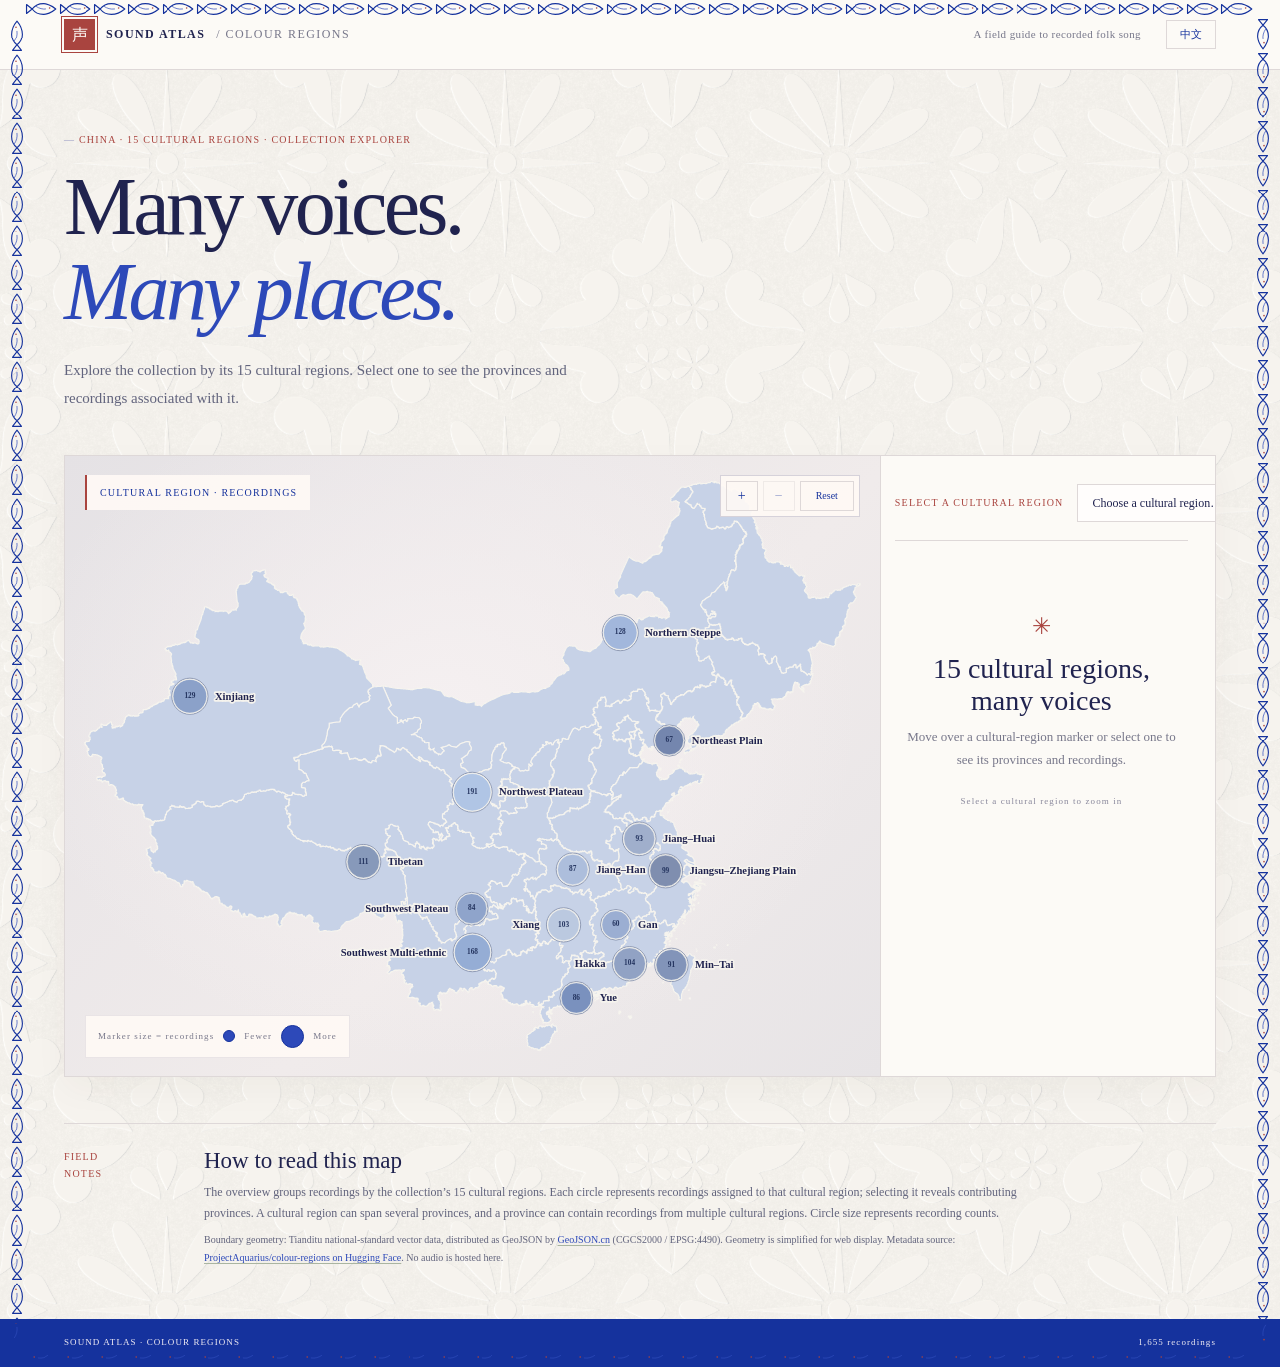
==== china-colour-regions-map-region-name-on-zoom/index.html @ 9f109e57 "Add interactive China map" ====
<!doctype html>
<html lang="en">
<head>
  <meta charset="utf-8"><meta name="viewport" content="width=device-width, initial-scale=1">
  <meta name="description" content="Explore recordings in the Colour Regions Chinese folk song collection by recorded province and cultural region.">
  <title>Sound Atlas · China’s Colour Regions</title>
  <link rel="stylesheet" href="style.css?v=20261114-02">
</head>
<body>
  <div class="paper-emboss" aria-hidden="true"></div>
  <header class="top"><a class="wordmark" href="#">SOUND ATLAS <span>/ COLOUR REGIONS</span></a><div class="topnote" data-i18n="topnote">A field guide to recorded folk song</div><button id="languageToggle" class="language-toggle" type="button" aria-label="Switch language">中文</button></header>
  <main>
    <section class="intro"><div class="eyebrow" data-i18n="eyebrow">CHINA · 15 CULTURAL REGIONS · COLLECTION EXPLORER</div><h1 data-i18n="headline">Many voices.<br><em>Many places.</em></h1><p data-i18n="intro">Explore the collection by its 15 cultural regions. Select one to see the provinces and recordings associated with it.</p></section>
    <section class="explorer" aria-label="Interactive map and recording details">
      <div class="map-wrap"><div id="map" role="application" aria-label="Map of China’s 15 cultural regions"></div><div class="map-label" data-i18n="mapLabel">CULTURAL REGION · RECORDINGS</div><div class="map-controls" role="group" aria-label="Map zoom controls"><button id="zoomIn" type="button" aria-label="Zoom in">+</button><button id="zoomOut" type="button" aria-label="Zoom out">−</button><button id="zoomReset" type="button">Reset</button></div><div class="legend"><span data-i18n="markerLegend">Marker size = recordings</span><i class="legend-dot small"></i><span data-i18n="few">Fewer</span><i class="legend-dot large"></i><span data-i18n="many">More</span></div></div>
      <aside class="panel" aria-live="polite"><div class="panel-head"><div class="eyebrow" data-i18n="selectProvince">SELECT A CULTURAL REGION</div><select id="provinceSelect" aria-label="Choose a cultural region"><option value="" data-i18n="choose">Choose a cultural region…</option></select></div><div id="details"><div class="empty"><span class="compass">✳</span><h2 data-i18n="start">15 cultural regions, many voices</h2><p data-i18n="startText">Move over a cultural-region marker or select one to see its provinces and recordings.</p><div class="hint" data-i18n="hint">Select a cultural region to zoom in</div></div></div></aside>
    </section>
    <section class="method"><div class="method-mark" data-i18n="fieldnotes">FIELD<br>NOTES</div><div><h2 data-i18n="howTo">How to read this map</h2><p data-i18n="method">The overview groups recordings by the collection’s 15 cultural regions. Each circle represents recordings assigned to that cultural region; selecting it reveals contributing provinces. A cultural region can span several provinces, and a province can contain recordings from multiple cultural regions. Circle size represents recording counts.</p><p class="source"><span data-i18n="boundarySource">Boundary geometry: Tianditu national-standard vector data, distributed as GeoJSON by</span> <a href="https://geojson.cn/data/atlas/tiandi" target="_blank" rel="noreferrer">GeoJSON.cn</a> (CGCS2000 / EPSG:4490). <span data-i18n="sourceEnd">Geometry is simplified for web display. Metadata source:</span> <a href="https://huggingface.co/datasets/ProjectAquarius/colour-regions" target="_blank" rel="noreferrer">ProjectAquarius/colour-regions on Hugging Face</a>. <span data-i18n="noAudio">No audio is hosted here.</span></p></div></section>
  </main>
  <footer><span>SOUND ATLAS · COLOUR REGIONS</span><span id="datasetNote">Loading collection…</span></footer>
  <script src="app.js?v=20261114-02"></script>
</body></html>
---- china-colour-regions-map-region-name-on-zoom/style.css ----
:root {
  --paper: #f6f4ee;
  --paper-light: #fcfaf6;
  --map-paper: #f4f2ec;
  --ink: #20234f;
  --muted: #77778a;
  --line: #ded8d8;
  --green: #2d49b9;
  --green-dark: #15329d;
  --celadon: #c5c8e2;
  --red: #a9443f;
  --gold: #9698c4;
}

* { box-sizing: border-box; }
html { scroll-behavior: smooth; }
body {
  position: relative;
  margin: 0;
  color: var(--ink);
  background: var(--paper);
  font-family: "Noto Sans SC", "PingFang SC", "Microsoft YaHei", "Segoe UI", sans-serif;
}
.paper-emboss {
  position: absolute;
  z-index: 0;
  inset: 0;
  pointer-events: none;
  background: url("emboss-pattern.png") 0 0 / 672px 800px repeat;
  opacity: 1;
}
.top, main, footer { position: relative; z-index: 1; }
body::before {
  content: "";
  position: absolute;
  z-index: 1000;
  inset: 0 25px;
  pointer-events: none;
  background-image:
    url("data:image/svg+xml,%3Csvg xmlns='http://www.w3.org/2000/svg' viewBox='0 0 34 18'%3E%3Cg fill='none' stroke='%2315329d' stroke-width='1.15' stroke-linecap='round' stroke-linejoin='round'%3E%3Cpath d='M7 9 1.5 4.5v9L7 9c5.3-7.2 15.7-7.2 24 0-8.3 7.2-18.7 7.2-24 0Z'/%3E%3Cpath d='M11 6.5c3 2 6 3 10 2.5' stroke='%232d49b9' stroke-width='.7'/%3E%3C/g%3E%3Ccircle cx='25' cy='8' r='.8' fill='%23a9443f'/%3E%3C/svg%3E"),
    url("data:image/svg+xml,%3Csvg xmlns='http://www.w3.org/2000/svg' viewBox='0 0 34 18'%3E%3Cg transform='translate(34 0) scale(-1 1)'%3E%3Cg fill='none' stroke='%2315329d' stroke-width='1.15' stroke-linecap='round' stroke-linejoin='round'%3E%3Cpath d='M7 9 1.5 4.5v9L7 9c5.3-7.2 15.7-7.2 24 0-8.3 7.2-18.7 7.2-24 0Z'/%3E%3Cpath d='M11 6.5c3 2 6 3 10 2.5' stroke='%232d49b9' stroke-width='.7'/%3E%3C/g%3E%3Ccircle cx='25' cy='8' r='.8' fill='%23a9443f'/%3E%3C/g%3E%3C/svg%3E");
  background-repeat: space no-repeat, space no-repeat;
  background-size: 34px 18px, 34px 18px;
  background-position: left top, right bottom;
}
body::after {
  content: "";
  position: absolute;
  z-index: 1000;
  inset: 18px 8px;
  pointer-events: none;
  background-image:
    url("data:image/svg+xml,%3Csvg xmlns='http://www.w3.org/2000/svg' viewBox='0 0 18 34'%3E%3Cg transform='translate(18 0) rotate(90)'%3E%3Cg fill='none' stroke='%2315329d' stroke-width='1.15' stroke-linecap='round' stroke-linejoin='round'%3E%3Cpath d='M7 9 1.5 4.5v9L7 9c5.3-7.2 15.7-7.2 24 0-8.3 7.2-18.7 7.2-24 0Z'/%3E%3Cpath d='M11 6.5c3 2 6 3 10 2.5' stroke='%232d49b9' stroke-width='.7'/%3E%3C/g%3E%3Ccircle cx='25' cy='8' r='.8' fill='%23a9443f'/%3E%3C/g%3E%3C/svg%3E"),
    url("data:image/svg+xml,%3Csvg xmlns='http://www.w3.org/2000/svg' viewBox='0 0 18 34'%3E%3Cg transform='translate(0 34) rotate(-90)'%3E%3Cg fill='none' stroke='%2315329d' stroke-width='1.15' stroke-linecap='round' stroke-linejoin='round'%3E%3Cpath d='M7 9 1.5 4.5v9L7 9c5.3-7.2 15.7-7.2 24 0-8.3 7.2-18.7 7.2-24 0Z'/%3E%3Cpath d='M11 6.5c3 2 6 3 10 2.5' stroke='%232d49b9' stroke-width='.7'/%3E%3C/g%3E%3Ccircle cx='25' cy='8' r='.8' fill='%23a9443f'/%3E%3C/g%3E%3C/svg%3E");
  background-repeat: no-repeat space, no-repeat space;
  background-size: 18px 34px, 18px 34px;
  background-position: right top, left bottom;
}
.top {
  min-height: 70px;
  padding: 0 5vw;
  display: flex;
  align-items: center;
  gap: 25px;
  border-bottom: 1px solid var(--line);
  background: var(--paper-light);
}
.wordmark {
  display: inline-flex;
  align-items: center;
  gap: 11px;
  color: var(--ink);
  text-decoration: none;
  font: 600 12px/1.3 "Georgia", "Songti SC", "SimSun", serif;
  letter-spacing: .12em;
}
.wordmark::before {
  content: "声";
  display: grid;
  place-items: center;
  width: 29px;
  height: 29px;
  color: var(--paper-light);
  background: var(--red);
  border: 1px solid var(--red);
  outline: 1px solid var(--red);
  outline-offset: 2px;
  font: 16px/1 "Songti SC", "SimSun", serif;
  letter-spacing: 0;
}
.wordmark span { color: var(--muted); font-weight: 400; }
.topnote {
  margin-left: auto;
  color: var(--muted);
  font: 11px/1.4 "Georgia", "Songti SC", "SimSun", serif;
  letter-spacing: .035em;
}
.language-toggle {
  padding: 8px 13px;
  color: var(--green-dark);
  background: transparent;
  border: 1px solid var(--line);
  font: 11px/1 "Georgia", "Songti SC", "SimSun", serif;
  cursor: pointer;
}
.language-toggle:hover { color: var(--paper-light); background: var(--green); border-color: var(--green); }

main { max-width: 1380px; margin: auto; padding: 62px 5vw 40px; }
.intro { max-width: 670px; margin: 0 0 42px; }
.eyebrow, .map-label, .legend, .hint, .method-mark, footer, .region-heading {
  font: 10px/1.5 "Georgia", "Songti SC", "SimSun", serif;
  letter-spacing: .12em;
}
.eyebrow { color: var(--red); }
.intro .eyebrow::before { content: "—  "; color: var(--gold); }
h1 {
  margin: 19px 0 15px;
  color: var(--ink);
  font: 500 clamp(48px, 7vw, 82px)/.99 "Georgia", "Songti SC", "STSong", "SimSun", serif;
  letter-spacing: -.045em;
}
.intro h1 em { color: var(--green); font: italic 500 1em/1.1 "Georgia", "Songti SC", "STSong", serif; }
.intro p {
  max-width: 520px;
  margin: 20px 0 0;
  color: #62647d;
  font: 15px/1.85 "Georgia", "Songti SC", "SimSun", serif;
}
.explorer {
  display: grid;
  grid-template-columns: minmax(0, 1.85fr) minmax(320px, .8fr);
  min-height: 620px;
  overflow: hidden;
  background: var(--paper-light);
  border: 1px solid var(--line);
  box-shadow: 0 12px 32px #4137230a;
}
.map-wrap {
  position: relative;
  min-height: 620px;
  aspect-ratio: 1000 / 760;
  overflow: hidden;
  background-color: var(--map-paper);
  background-image: radial-gradient(ellipse at 46% 42%, #f5f0f1 0, transparent 68%), linear-gradient(135deg, #e5e2e5, #f0ebeb 58%, #e7e4e6);
  border-right: 1px solid var(--line);
}
#map { position: absolute; inset: 0; }
.province-map { display: block; width: 100%; height: 100%; }
.province-map { touch-action: none; cursor: grab; }
.province-map.is-panning { cursor: grabbing; }
.province-shape { stroke-width: 1.15; vector-effect: non-scaling-stroke; }
.province-marker { cursor: pointer; outline: none; }
.region-marker { cursor: pointer; outline: none; }
.region-marker-halo { fill: #f6f4ee; stroke: #7d8aa7; stroke-width: .8; vector-effect: non-scaling-stroke; }
.region-marker-core { stroke: #f6f4ee; stroke-width: .65; vector-effect: non-scaling-stroke; }
.region-marker:hover .region-marker-halo, .region-marker:focus .region-marker-halo { stroke: #53678f; stroke-width: 1.6; }
.region-marker:hover .region-marker-core, .region-marker:focus .region-marker-core { filter: brightness(.96); }
.region-marker-leader { stroke: #7385aa; stroke-width: 1; stroke-dasharray: 2 3; opacity: .7; vector-effect: non-scaling-stroke; pointer-events: none; }
.region-name-label { fill: #20234f; stroke: #f6f4ee; stroke-width: 4px; paint-order: stroke; stroke-linejoin: round; font: 600 13px "Georgia", "Songti SC", "SimSun", serif; pointer-events: none; }
.marker-halo { fill: #f6f4ee; stroke: #7d8aa7; stroke-width: .7; vector-effect: non-scaling-stroke; }
.marker-core { stroke: #f6f4ee; stroke-width: .55; vector-effect: non-scaling-stroke; }
.marker-count { fill: #24345f; font: 600 9px "Georgia", serif; dominant-baseline: middle; text-anchor: middle; pointer-events: none; }
.province-marker:hover .marker-halo, .province-marker:focus .marker-halo, .province-marker.selected .marker-halo { stroke: #53678f; stroke-width: 1.6; }
.province-marker:hover .marker-core, .province-marker:focus .marker-core { filter: brightness(.96); }
.map-label {
  position: absolute;
  z-index: 2;
  top: 19px;
  left: 20px;
  max-width: calc(100% - 150px);
  padding: 10px 13px;
  color: var(--green-dark);
  background: #fffaf6e8;
  border-left: 2px solid var(--red);
}
.map-controls {
  position: absolute;
  z-index: 2;
  top: 19px;
  right: 20px;
  display: flex;
  gap: 5px;
  padding: 5px;
  background: #fffaf6e8;
  border: 1px solid #d6d2da;
}
.map-controls button {
  min-width: 32px;
  height: 30px;
  padding: 0 9px;
  color: var(--green-dark);
  background: transparent;
  border: 1px solid var(--line);
  font: 14px/1 "Georgia", "Songti SC", "SimSun", serif;
  cursor: pointer;
}
.map-controls button:hover, .map-controls button:focus-visible { color: var(--paper-light); background: var(--green-dark); outline: none; }
.map-controls button:disabled { opacity: .45; cursor: default; }
.map-controls #zoomReset { min-width: 54px; font-size: 10px; }
.legend {
  position: absolute;
  z-index: 2;
  bottom: 18px;
  left: 20px;
  display: flex;
  align-items: center;
  gap: 9px;
  padding: 9px 12px;
  color: var(--muted);
  background: #fffaf6e8;
  border: 1px solid #d6d2da80;
  font-size: 9px;
}
.legend i.legend-dot { display: inline-block; width: 12px; height: 12px; min-width: 12px; border: 1px solid var(--green-dark); border-radius: 50%; background: var(--green); }
.legend i.legend-dot.large { width: 23px; height: 23px; min-width: 23px; }
.panel { max-height: 720px; padding: 28px 27px; overflow: auto; background: var(--paper-light); }
.panel.tag-explorer-open .panel-head { display: none; }
.panel-head { display: flex; align-items: center; justify-content: space-between; gap: 13px; padding-bottom: 18px; border-bottom: 1px solid var(--line); }
.panel-head .eyebrow { color: var(--red); white-space: nowrap; }
select {
  max-width: 185px;
  padding: 10px 28px 10px 11px;
  color: var(--ink);
  background: #fffdfc;
  border: 1px solid var(--line);
  border-radius: 0;
  font: 12px "Georgia", "Songti SC", "SimSun", serif;
}
.empty { padding: 72px 6px; text-align: center; }
.compass { color: var(--red); font-size: 23px; }
.empty h2 { margin: 13px 0 8px; font: 500 28px "Georgia", "Songti SC", "SimSun", serif; }
.empty p { max-width: 275px; margin: 0 auto 23px; color: var(--muted); font: 13px/1.8 "Georgia", "Songti SC", "SimSun", serif; }
.hint { color: #88879b; font-size: 9px; }
.province-title { margin: 24px 0 3px; color: var(--ink); font: 500 36px/1.15 "Georgia", "Songti SC", "STSong", "SimSun", serif; }
.province-count { color: var(--muted); font: 12px/1.6 "Georgia", "Songti SC", "SimSun", serif; }
.region-provinces { display: flex; flex-direction: column; border-top: 1px solid var(--line); }
.region-province { display: flex; align-items: center; justify-content: space-between; gap: 12px; width: 100%; padding: 12px 2px; color: var(--ink); background: transparent; border: 0; border-bottom: 1px solid var(--line); text-align: left; cursor: pointer; font: 13px/1.4 "Georgia", "Songti SC", "SimSun", serif; }
.region-province b { color: var(--green-dark); font: 600 12px/1 "Georgia", serif; }
.region-province:hover, .region-province:focus-visible { color: var(--red); background: #fffaf6; outline: none; }
.region-heading { display: flex; align-items: center; gap: 9px; margin: 25px 0 11px; color: var(--red); font-size: 9px; }
.region-heading::after { content: ""; width: 26px; height: 1px; background: var(--gold); }
.tag-cloud { display: grid; grid-template-columns: repeat(2, minmax(0, 1fr)); gap: 8px; margin: 0 0 20px; }
.tag {
  position: relative;
  display: flex;
  min-width: 0;
  max-width: 100%;
  min-height: 62px;
  flex-direction: column;
  align-items: flex-start;
  gap: 5px;
  padding: 10px 31px 10px 12px;
  color: var(--ink);
  font: inherit;
  text-align: left;
  cursor: pointer;
  appearance: none;
  background: #e8e9f3;
  border: 1px solid #d8d9e9;
  border-left: 3px solid var(--green);
}
.tag:hover, .tag:focus-visible { outline: 1px solid #8291b0; outline-offset: 1px; box-shadow: 0 3px 10px #20234f12; }
.tag small { color: #77786e; font: 8px/1.3 "Georgia", "Songti SC", "SimSun", serif; letter-spacing: .1em; text-transform: uppercase; }
.tag-value { overflow-wrap: anywhere; font: 12px/1.45 "Georgia", "Songti SC", "SimSun", serif; }
.tag b { position: absolute; top: 10px; right: 9px; color: var(--muted); font: 9px "Georgia", serif; }
.tag-region { background: #e8e9f3; border-color: #d8d9e9; border-left-color: var(--green); }
.tag-genre { background: #f2e9ed; border-color: #e7d9df; border-left-color: var(--red); }
.tag-ethnicity { background: #e9e8f2; border-color: #d9d8e8; border-left-color: var(--gold); }
.tag-performance { background: #e4ebf2; border-color: #d4dee9; border-left-color: #53689c; }
.tag-place { background: #f2ece8; border-color: #e7dcd5; border-left-color: #7d83b5; }
.tag-back { margin: 0 0 18px; padding: 0; color: var(--green-dark); background: transparent; border: 0; font: 11px/1.5 "Georgia", "Songti SC", "SimSun", serif; cursor: pointer; }
.tag-back:hover, .tag-back:focus-visible { color: var(--red); text-decoration: underline; outline: none; }
.tag-explorer-label { margin-top: 2px; }
.tag-scope-note { margin: -4px 0 12px; color: var(--muted); font: 12px/1.55 "Georgia", "Songti SC", "SimSun", serif; }
.tag-explorer-title { margin-top: 6px; font-size: 30px; overflow-wrap: anywhere; }
.tag-source-hint { margin: 10px 0 0; color: var(--muted); font: 11px/1.6 "Georgia", "Songti SC", "SimSun", serif; }
.tag-result-group { margin-top: 16px; }
.tag-result-heading { display: flex; align-items: baseline; justify-content: space-between; gap: 12px; padding: 10px 0 7px; border-top: 1px solid var(--line); }
.tag-result-heading h3 { margin: 0; color: var(--ink); font: 500 17px/1.35 "Georgia", "Songti SC", "SimSun", serif; }
.tag-result-heading span { color: var(--muted); white-space: nowrap; font: 10px/1.4 "Georgia", "Songti SC", "SimSun", serif; }
.tag-results .song { padding: 10px 0; }
.translation-note { margin: -3px 0 12px; color: var(--muted); font: 10px/1.6 "Georgia", "Songti SC", "SimSun", serif; }
.song-list { display: flex; flex-direction: column; gap: 0; }
.song { padding: 13px 0; border-top: 1px solid var(--line); }
.song a { color: var(--ink); font: 600 12px/1.55 "Georgia", "Songti SC", "SimSun", serif; text-decoration: none; }
.song a:hover { color: var(--red); text-decoration: underline; }
.song-meta { margin-top: 4px; color: var(--muted); font: 10px/1.6 "Georgia", "Songti SC", "SimSun", serif; }
.method { display: grid; grid-template-columns: 120px 1fr; gap: 20px; margin-top: 46px; padding: 24px 0 6px; border-top: 1px solid var(--line); }
.method-mark { color: var(--red); line-height: 1.7; }
.method h2 { margin: 0 0 8px; font: 500 23px "Georgia", "Songti SC", "SimSun", serif; }
.method p { max-width: 840px; margin: 6px 0; color: #62647d; font: 12px/1.8 "Georgia", "Songti SC", "SimSun", serif; }
.source { font-size: 10px !important; }
.source a { color: var(--green); text-decoration-color: #aab5a1; text-underline-offset: 2px; }
footer {
  display: flex;
  justify-content: space-between;
  gap: 16px;
  padding: 17px 5vw;
  color: #f2edf4;
  background: var(--green-dark);
  font-size: 9px;
}

@media (max-width: 850px) {
  main { padding-top: 42px; }
  .explorer { grid-template-columns: 1fr; }
  .map-wrap { min-height: 500px; border-right: 0; border-bottom: 1px solid var(--line); }
  .panel { max-height: none; min-height: 350px; }
}
@media (max-width: 520px) {
  body::before { inset: 5px; }
  .top { min-height: 62px; gap: 12px; padding: 0 16px; }
  .wordmark { font-size: 10px; }
  .wordmark::before { width: 25px; height: 25px; }
  .topnote { display: none; }
  main { padding: 36px 14px; }
  .intro { margin-bottom: 30px; }
  .intro p { font-size: 14px; }
  .map-wrap { min-height: 410px; }
  .map-label { top: 10px; left: 9px; padding: 8px; font-size: 8px; }
  .map-controls { top: 52px; right: 9px; gap: 3px; padding: 3px; }
  .map-controls button { min-width: 27px; height: 27px; padding: 0 6px; }
  .map-controls #zoomReset { min-width: 44px; font-size: 9px; }
  .legend { left: 8px; bottom: 8px; gap: 6px; padding: 7px; font-size: 8px; }
  .legend i.legend-dot { width: 9px; height: 9px; min-width: 9px; }
  .legend i.legend-dot.large { width: 17px; height: 17px; min-width: 17px; }
  .panel { padding: 20px 16px; }
  .panel-head { gap: 8px; }
  .panel-head .eyebrow { font-size: 8px; }
  select { max-width: 160px; }
  .tag-cloud { grid-template-columns: repeat(2, minmax(0, 1fr)); gap: 6px; }
  .tag { min-height: 58px; padding: 8px 24px 8px 9px; }
  .tag b { top: 8px; right: 7px; }
  .method { grid-template-columns: 65px 1fr; gap: 12px; }
  footer { flex-direction: column; padding: 14px; }
}
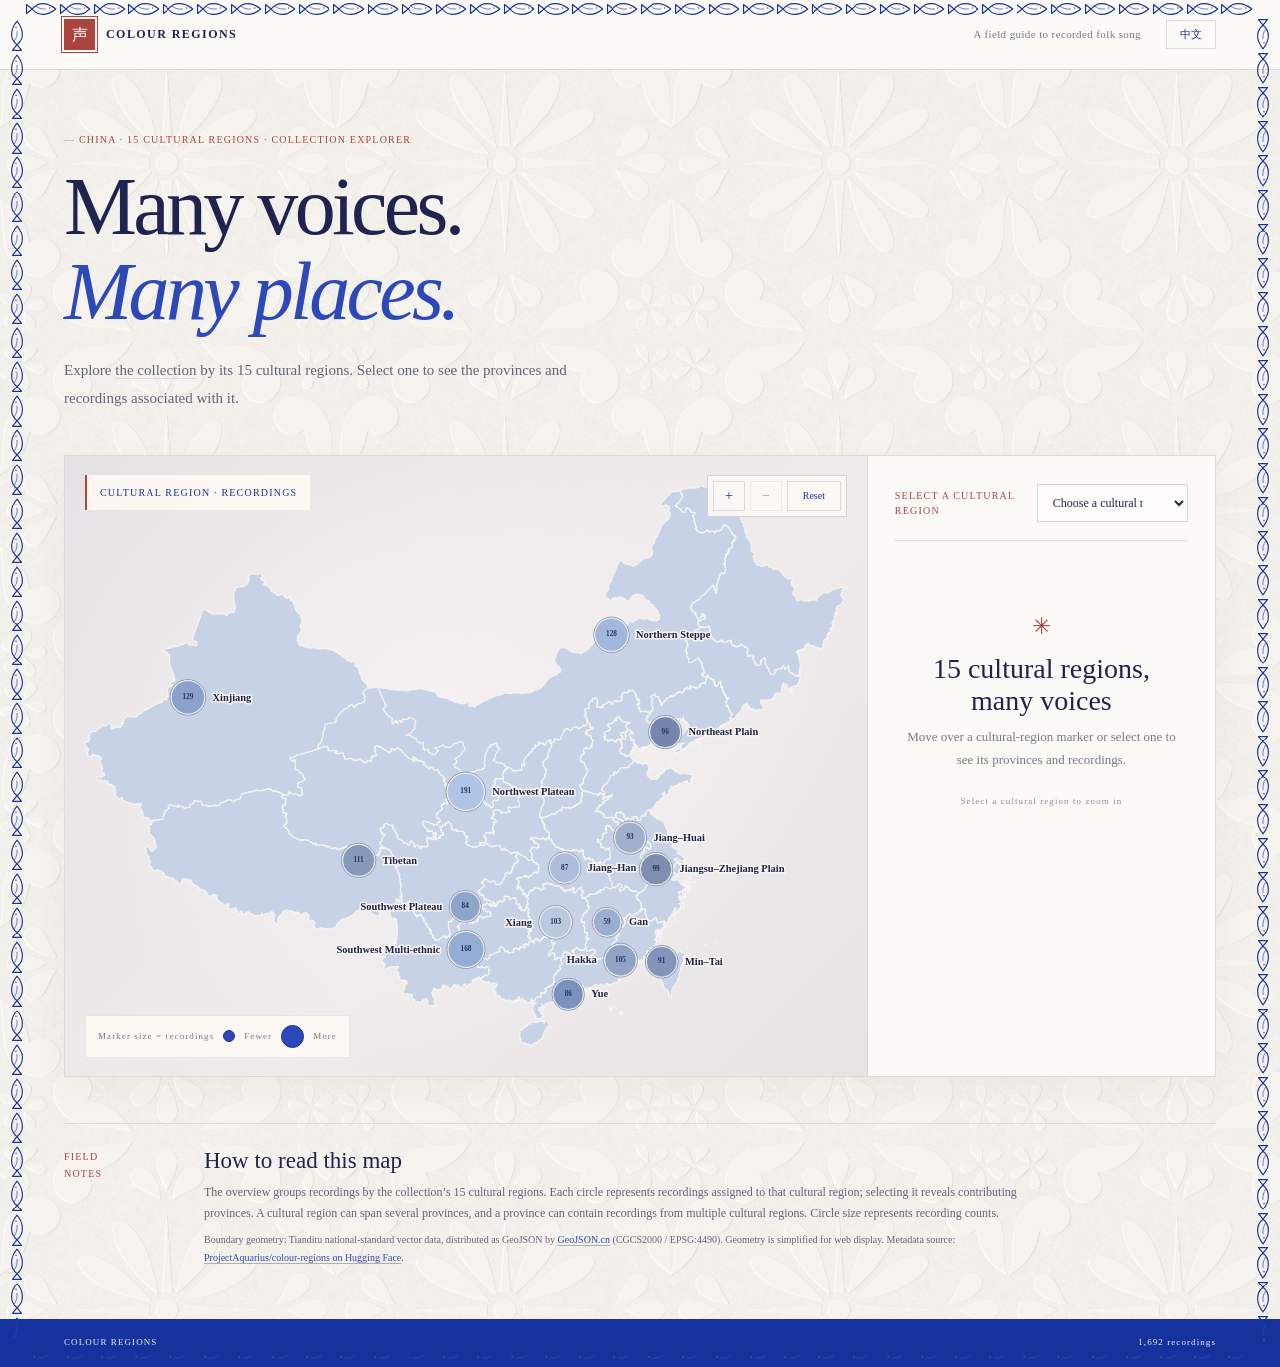
==== commit 1f8a16a1: "Fix map/panel layout; link HF dataset; drop Sound Atlas and no-audio text - Map width no longer forc" ====
--- a/china-colour-regions-map-region-name-on-zoom/index.html
+++ b/china-colour-regions-map-region-name-on-zoom/index.html
@@ -3,20 +3,20 @@
 <head>
   <meta charset="utf-8"><meta name="viewport" content="width=device-width, initial-scale=1">
   <meta name="description" content="Explore recordings in the Colour Regions Chinese folk song collection by recorded province and cultural region.">
-  <title>Sound Atlas · China’s Colour Regions</title>
-  <link rel="stylesheet" href="style.css?v=20261114-02">
+  <title>China’s Colour Regions</title>
+  <link rel="stylesheet" href="style.css?v=20261118-02">
 </head>
 <body>
   <div class="paper-emboss" aria-hidden="true"></div>
-  <header class="top"><a class="wordmark" href="#">SOUND ATLAS <span>/ COLOUR REGIONS</span></a><div class="topnote" data-i18n="topnote">A field guide to recorded folk song</div><button id="languageToggle" class="language-toggle" type="button" aria-label="Switch language">中文</button></header>
+  <header class="top"><a class="wordmark" href="#">COLOUR REGIONS</a><div class="topnote" data-i18n="topnote">A field guide to recorded folk song</div><button id="languageToggle" class="language-toggle" type="button" aria-label="Switch language">中文</button></header>
   <main>
-    <section class="intro"><div class="eyebrow" data-i18n="eyebrow">CHINA · 15 CULTURAL REGIONS · COLLECTION EXPLORER</div><h1 data-i18n="headline">Many voices.<br><em>Many places.</em></h1><p data-i18n="intro">Explore the collection by its 15 cultural regions. Select one to see the provinces and recordings associated with it.</p></section>
+    <section class="intro"><div class="eyebrow" data-i18n="eyebrow">CHINA · 15 CULTURAL REGIONS · COLLECTION EXPLORER</div><h1 data-i18n="headline">Many voices.<br><em>Many places.</em></h1><p data-i18n="intro">Explore <a href="https://huggingface.co/datasets/ProjectAquarius/colour-regions" target="_blank" rel="noreferrer">the collection</a> by its 15 cultural regions. Select one to see the provinces and recordings associated with it.</p></section>
     <section class="explorer" aria-label="Interactive map and recording details">
       <div class="map-wrap"><div id="map" role="application" aria-label="Map of China’s 15 cultural regions"></div><div class="map-label" data-i18n="mapLabel">CULTURAL REGION · RECORDINGS</div><div class="map-controls" role="group" aria-label="Map zoom controls"><button id="zoomIn" type="button" aria-label="Zoom in">+</button><button id="zoomOut" type="button" aria-label="Zoom out">−</button><button id="zoomReset" type="button">Reset</button></div><div class="legend"><span data-i18n="markerLegend">Marker size = recordings</span><i class="legend-dot small"></i><span data-i18n="few">Fewer</span><i class="legend-dot large"></i><span data-i18n="many">More</span></div></div>
       <aside class="panel" aria-live="polite"><div class="panel-head"><div class="eyebrow" data-i18n="selectProvince">SELECT A CULTURAL REGION</div><select id="provinceSelect" aria-label="Choose a cultural region"><option value="" data-i18n="choose">Choose a cultural region…</option></select></div><div id="details"><div class="empty"><span class="compass">✳</span><h2 data-i18n="start">15 cultural regions, many voices</h2><p data-i18n="startText">Move over a cultural-region marker or select one to see its provinces and recordings.</p><div class="hint" data-i18n="hint">Select a cultural region to zoom in</div></div></div></aside>
     </section>
-    <section class="method"><div class="method-mark" data-i18n="fieldnotes">FIELD<br>NOTES</div><div><h2 data-i18n="howTo">How to read this map</h2><p data-i18n="method">The overview groups recordings by the collection’s 15 cultural regions. Each circle represents recordings assigned to that cultural region; selecting it reveals contributing provinces. A cultural region can span several provinces, and a province can contain recordings from multiple cultural regions. Circle size represents recording counts.</p><p class="source"><span data-i18n="boundarySource">Boundary geometry: Tianditu national-standard vector data, distributed as GeoJSON by</span> <a href="https://geojson.cn/data/atlas/tiandi" target="_blank" rel="noreferrer">GeoJSON.cn</a> (CGCS2000 / EPSG:4490). <span data-i18n="sourceEnd">Geometry is simplified for web display. Metadata source:</span> <a href="https://huggingface.co/datasets/ProjectAquarius/colour-regions" target="_blank" rel="noreferrer">ProjectAquarius/colour-regions on Hugging Face</a>. <span data-i18n="noAudio">No audio is hosted here.</span></p></div></section>
+    <section class="method"><div class="method-mark" data-i18n="fieldnotes">FIELD<br>NOTES</div><div><h2 data-i18n="howTo">How to read this map</h2><p data-i18n="method">The overview groups recordings by the collection’s 15 cultural regions. Each circle represents recordings assigned to that cultural region; selecting it reveals contributing provinces. A cultural region can span several provinces, and a province can contain recordings from multiple cultural regions. Circle size represents recording counts.</p><p class="source"><span data-i18n="boundarySource">Boundary geometry: Tianditu national-standard vector data, distributed as GeoJSON by</span> <a href="https://geojson.cn/data/atlas/tiandi" target="_blank" rel="noreferrer">GeoJSON.cn</a> (CGCS2000 / EPSG:4490). <span data-i18n="sourceEnd">Geometry is simplified for web display. Metadata source:</span> <a href="https://huggingface.co/datasets/ProjectAquarius/colour-regions" target="_blank" rel="noreferrer">ProjectAquarius/colour-regions on Hugging Face</a>.</p></div></section>
   </main>
-  <footer><span>SOUND ATLAS · COLOUR REGIONS</span><span id="datasetNote">Loading collection…</span></footer>
-  <script src="app.js?v=20261114-02"></script>
+  <footer><span>COLOUR REGIONS</span><span id="datasetNote">Loading collection…</span></footer>
+  <script src="app.js?v=20261118-02"></script>
 </body></html>
--- a/china-colour-regions-map-region-name-on-zoom/style.css
+++ b/china-colour-regions-map-region-name-on-zoom/style.css
@@ -107,6 +107,8 @@
 
 main { max-width: 1380px; margin: auto; padding: 62px 5vw 40px; }
 .intro { max-width: 670px; margin: 0 0 42px; }
+.intro p a { color: inherit; text-decoration: underline; text-decoration-color: var(--line); text-underline-offset: 3px; }
+.intro p a:hover { text-decoration-color: currentColor; }
 .eyebrow, .map-label, .legend, .hint, .method-mark, footer, .region-heading {
   font: 10px/1.5 "Georgia", "Songti SC", "SimSun", serif;
   letter-spacing: .12em;
@@ -138,7 +140,8 @@
 .map-wrap {
   position: relative;
   min-height: 620px;
-  aspect-ratio: 1000 / 760;
+  min-width: 0;
+  height: clamp(620px, 48vw, 720px);
   overflow: hidden;
   background-color: var(--map-paper);
   background-image: radial-gradient(ellipse at 46% 42%, #f5f0f1 0, transparent 68%), linear-gradient(135deg, #e5e2e5, #f0ebeb 58%, #e7e4e6);
@@ -213,10 +216,12 @@
 }
 .legend i.legend-dot { display: inline-block; width: 12px; height: 12px; min-width: 12px; border: 1px solid var(--green-dark); border-radius: 50%; background: var(--green); }
 .legend i.legend-dot.large { width: 23px; height: 23px; min-width: 23px; }
-.panel { max-height: 720px; padding: 28px 27px; overflow: auto; background: var(--paper-light); }
+/* The map sets the row height; the panel fills that height and scrolls inside it. */
+.panel { min-width: 0; height: 0; min-height: 100%; padding: 28px 27px; overflow-x: hidden; overflow-y: auto; background: var(--paper-light); }
 .panel.tag-explorer-open .panel-head { display: none; }
 .panel-head { display: flex; align-items: center; justify-content: space-between; gap: 13px; padding-bottom: 18px; border-bottom: 1px solid var(--line); }
-.panel-head .eyebrow { color: var(--red); white-space: nowrap; }
+.panel-head .eyebrow { min-width: 0; color: var(--red); line-height: 1.5; }
+.panel-head select { flex: 0 1 185px; min-width: 0; }
 select {
   max-width: 185px;
   padding: 10px 28px 10px 11px;
@@ -304,8 +309,8 @@
 @media (max-width: 850px) {
   main { padding-top: 42px; }
   .explorer { grid-template-columns: 1fr; }
-  .map-wrap { min-height: 500px; border-right: 0; border-bottom: 1px solid var(--line); }
-  .panel { max-height: none; min-height: 350px; }
+  .map-wrap { height: auto; min-height: 500px; border-right: 0; border-bottom: 1px solid var(--line); }
+  .panel { height: auto; max-height: none; min-height: 350px; }
 }
 @media (max-width: 520px) {
   body::before { inset: 5px; }
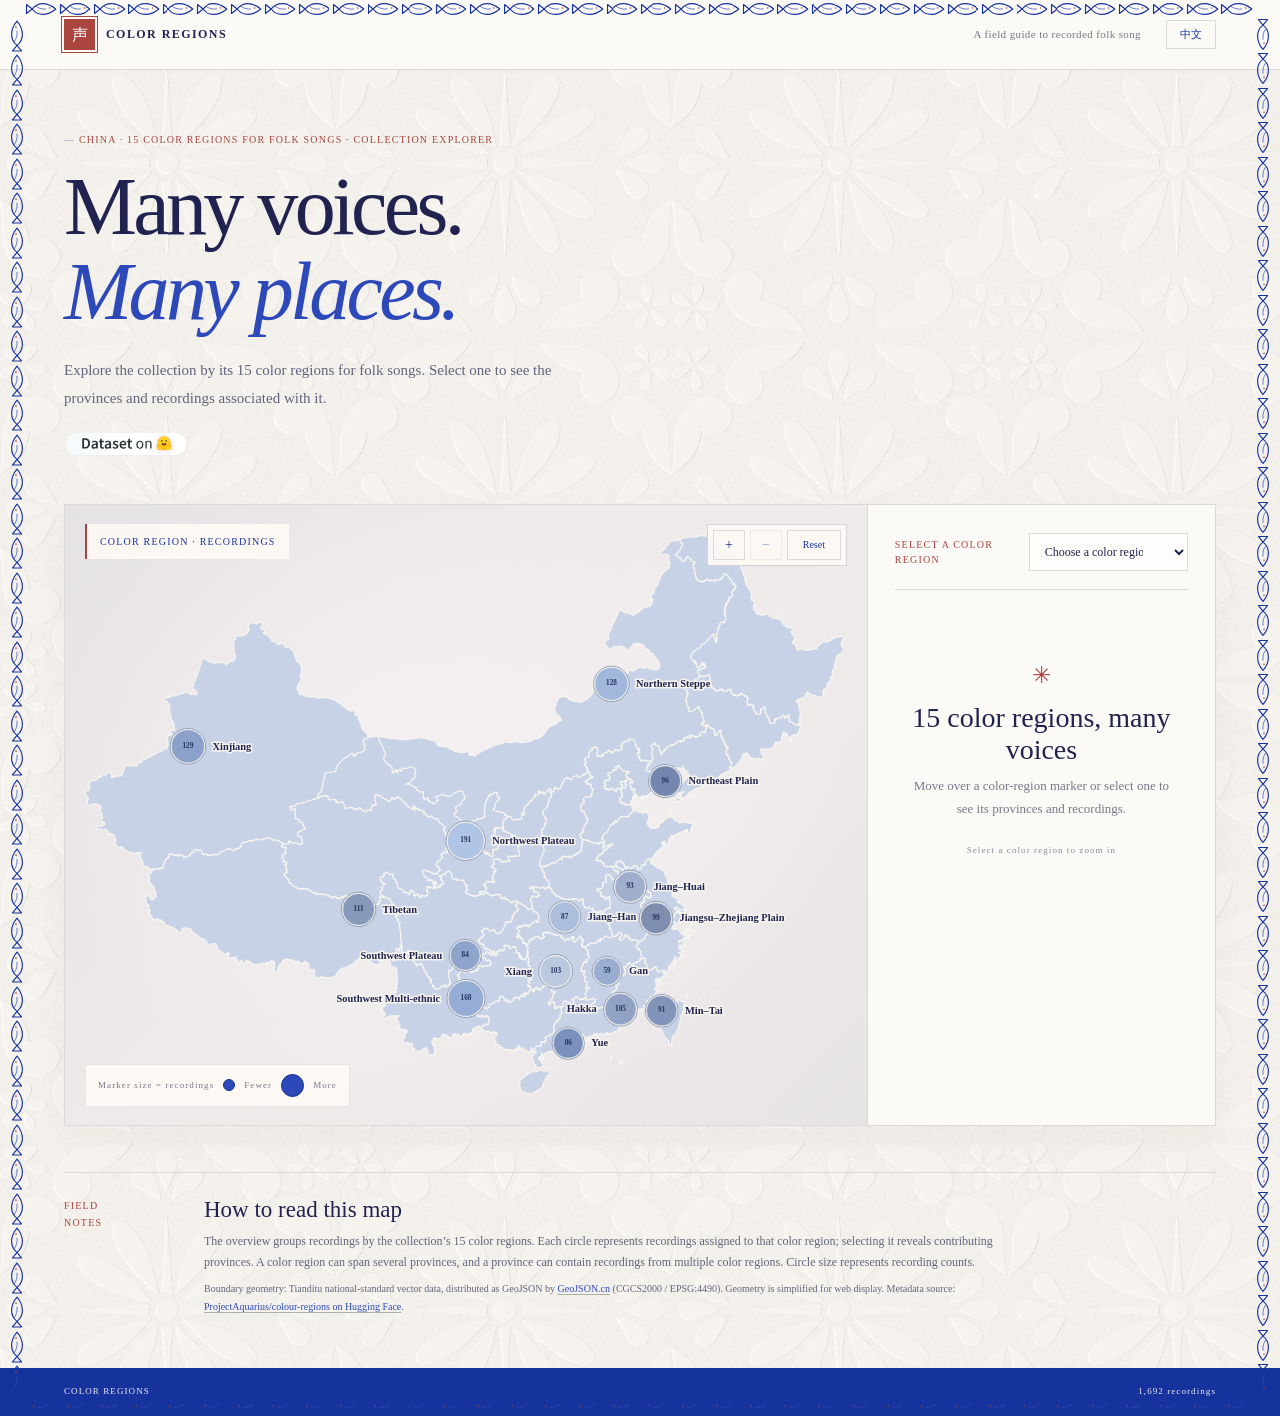
==== commit e99d1c41: "Use HF dataset badge; rename cultural regions to color regions - Replace the inline subtitle link wi" ====
--- a/china-colour-regions-map-region-name-on-zoom/index.html
+++ b/china-colour-regions-map-region-name-on-zoom/index.html
@@ -2,21 +2,21 @@
 <html lang="en">
 <head>
   <meta charset="utf-8"><meta name="viewport" content="width=device-width, initial-scale=1">
-  <meta name="description" content="Explore recordings in the Colour Regions Chinese folk song collection by recorded province and cultural region.">
-  <title>China’s Colour Regions</title>
-  <link rel="stylesheet" href="style.css?v=20261118-02">
+  <meta name="description" content="Explore recordings in the Color Regions Chinese folk song collection by recorded province and color region.">
+  <title>China’s Color Regions</title>
+  <link rel="stylesheet" href="style.css?v=20261118-04">
 </head>
 <body>
   <div class="paper-emboss" aria-hidden="true"></div>
-  <header class="top"><a class="wordmark" href="#">COLOUR REGIONS</a><div class="topnote" data-i18n="topnote">A field guide to recorded folk song</div><button id="languageToggle" class="language-toggle" type="button" aria-label="Switch language">中文</button></header>
+  <header class="top"><a class="wordmark" href="#">COLOR REGIONS</a><div class="topnote" data-i18n="topnote">A field guide to recorded folk song</div><button id="languageToggle" class="language-toggle" type="button" aria-label="Switch language">中文</button></header>
   <main>
-    <section class="intro"><div class="eyebrow" data-i18n="eyebrow">CHINA · 15 CULTURAL REGIONS · COLLECTION EXPLORER</div><h1 data-i18n="headline">Many voices.<br><em>Many places.</em></h1><p data-i18n="intro">Explore <a href="https://huggingface.co/datasets/ProjectAquarius/colour-regions" target="_blank" rel="noreferrer">the collection</a> by its 15 cultural regions. Select one to see the provinces and recordings associated with it.</p></section>
+    <section class="intro"><div class="eyebrow" data-i18n="eyebrow">CHINA · 15 COLOR REGIONS FOR FOLK SONGS · COLLECTION EXPLORER</div><h1 data-i18n="headline">Many voices.<br><em>Many places.</em></h1><p data-i18n="intro">Explore the collection by its 15 color regions for folk songs. Select one to see the provinces and recordings associated with it.</p><a class="hf-badge" href="https://huggingface.co/datasets/ProjectAquarius/colour-regions" target="_blank" rel="noreferrer"><img src="hf-dataset-badge.svg" width="124" height="27" alt="Dataset on Hugging Face"></a></section>
     <section class="explorer" aria-label="Interactive map and recording details">
-      <div class="map-wrap"><div id="map" role="application" aria-label="Map of China’s 15 cultural regions"></div><div class="map-label" data-i18n="mapLabel">CULTURAL REGION · RECORDINGS</div><div class="map-controls" role="group" aria-label="Map zoom controls"><button id="zoomIn" type="button" aria-label="Zoom in">+</button><button id="zoomOut" type="button" aria-label="Zoom out">−</button><button id="zoomReset" type="button">Reset</button></div><div class="legend"><span data-i18n="markerLegend">Marker size = recordings</span><i class="legend-dot small"></i><span data-i18n="few">Fewer</span><i class="legend-dot large"></i><span data-i18n="many">More</span></div></div>
-      <aside class="panel" aria-live="polite"><div class="panel-head"><div class="eyebrow" data-i18n="selectProvince">SELECT A CULTURAL REGION</div><select id="provinceSelect" aria-label="Choose a cultural region"><option value="" data-i18n="choose">Choose a cultural region…</option></select></div><div id="details"><div class="empty"><span class="compass">✳</span><h2 data-i18n="start">15 cultural regions, many voices</h2><p data-i18n="startText">Move over a cultural-region marker or select one to see its provinces and recordings.</p><div class="hint" data-i18n="hint">Select a cultural region to zoom in</div></div></div></aside>
+      <div class="map-wrap"><div id="map" role="application" aria-label="Map of China’s 15 color regions"></div><div class="map-label" data-i18n="mapLabel">COLOR REGION · RECORDINGS</div><div class="map-controls" role="group" aria-label="Map zoom controls"><button id="zoomIn" type="button" aria-label="Zoom in">+</button><button id="zoomOut" type="button" aria-label="Zoom out">−</button><button id="zoomReset" type="button">Reset</button></div><div class="legend"><span data-i18n="markerLegend">Marker size = recordings</span><i class="legend-dot small"></i><span data-i18n="few">Fewer</span><i class="legend-dot large"></i><span data-i18n="many">More</span></div></div>
+      <aside class="panel" aria-live="polite"><div class="panel-head"><div class="eyebrow" data-i18n="selectProvince">SELECT A COLOR REGION</div><select id="provinceSelect" aria-label="Choose a color region"><option value="" data-i18n="choose">Choose a color region…</option></select></div><div id="details"><div class="empty"><span class="compass">✳</span><h2 data-i18n="start">15 color regions, many voices</h2><p data-i18n="startText">Move over a color-region marker or select one to see its provinces and recordings.</p><div class="hint" data-i18n="hint">Select a color region to zoom in</div></div></div></aside>
     </section>
-    <section class="method"><div class="method-mark" data-i18n="fieldnotes">FIELD<br>NOTES</div><div><h2 data-i18n="howTo">How to read this map</h2><p data-i18n="method">The overview groups recordings by the collection’s 15 cultural regions. Each circle represents recordings assigned to that cultural region; selecting it reveals contributing provinces. A cultural region can span several provinces, and a province can contain recordings from multiple cultural regions. Circle size represents recording counts.</p><p class="source"><span data-i18n="boundarySource">Boundary geometry: Tianditu national-standard vector data, distributed as GeoJSON by</span> <a href="https://geojson.cn/data/atlas/tiandi" target="_blank" rel="noreferrer">GeoJSON.cn</a> (CGCS2000 / EPSG:4490). <span data-i18n="sourceEnd">Geometry is simplified for web display. Metadata source:</span> <a href="https://huggingface.co/datasets/ProjectAquarius/colour-regions" target="_blank" rel="noreferrer">ProjectAquarius/colour-regions on Hugging Face</a>.</p></div></section>
+    <section class="method"><div class="method-mark" data-i18n="fieldnotes">FIELD<br>NOTES</div><div><h2 data-i18n="howTo">How to read this map</h2><p data-i18n="method">The overview groups recordings by the collection’s 15 color regions. Each circle represents recordings assigned to that color region; selecting it reveals contributing provinces. A color region can span several provinces, and a province can contain recordings from multiple color regions. Circle size represents recording counts.</p><p class="source"><span data-i18n="boundarySource">Boundary geometry: Tianditu national-standard vector data, distributed as GeoJSON by</span> <a href="https://geojson.cn/data/atlas/tiandi" target="_blank" rel="noreferrer">GeoJSON.cn</a> (CGCS2000 / EPSG:4490). <span data-i18n="sourceEnd">Geometry is simplified for web display. Metadata source:</span> <a href="https://huggingface.co/datasets/ProjectAquarius/colour-regions" target="_blank" rel="noreferrer">ProjectAquarius/colour-regions on Hugging Face</a>.</p></div></section>
   </main>
-  <footer><span>COLOUR REGIONS</span><span id="datasetNote">Loading collection…</span></footer>
-  <script src="app.js?v=20261118-02"></script>
+  <footer><span>COLOR REGIONS</span><span id="datasetNote">Loading collection…</span></footer>
+  <script src="app.js?v=20261118-04"></script>
 </body></html>
--- a/china-colour-regions-map-region-name-on-zoom/style.css
+++ b/china-colour-regions-map-region-name-on-zoom/style.css
@@ -107,8 +107,9 @@
 
 main { max-width: 1380px; margin: auto; padding: 62px 5vw 40px; }
 .intro { max-width: 670px; margin: 0 0 42px; }
-.intro p a { color: inherit; text-decoration: underline; text-decoration-color: var(--line); text-underline-offset: 3px; }
-.intro p a:hover { text-decoration-color: currentColor; }
+.hf-badge { display: inline-block; margin-top: 18px; transition: opacity .15s; }
+.hf-badge:hover { opacity: .85; }
+.hf-badge img { display: block; }
 .eyebrow, .map-label, .legend, .hint, .method-mark, footer, .region-heading {
   font: 10px/1.5 "Georgia", "Songti SC", "SimSun", serif;
   letter-spacing: .12em;
